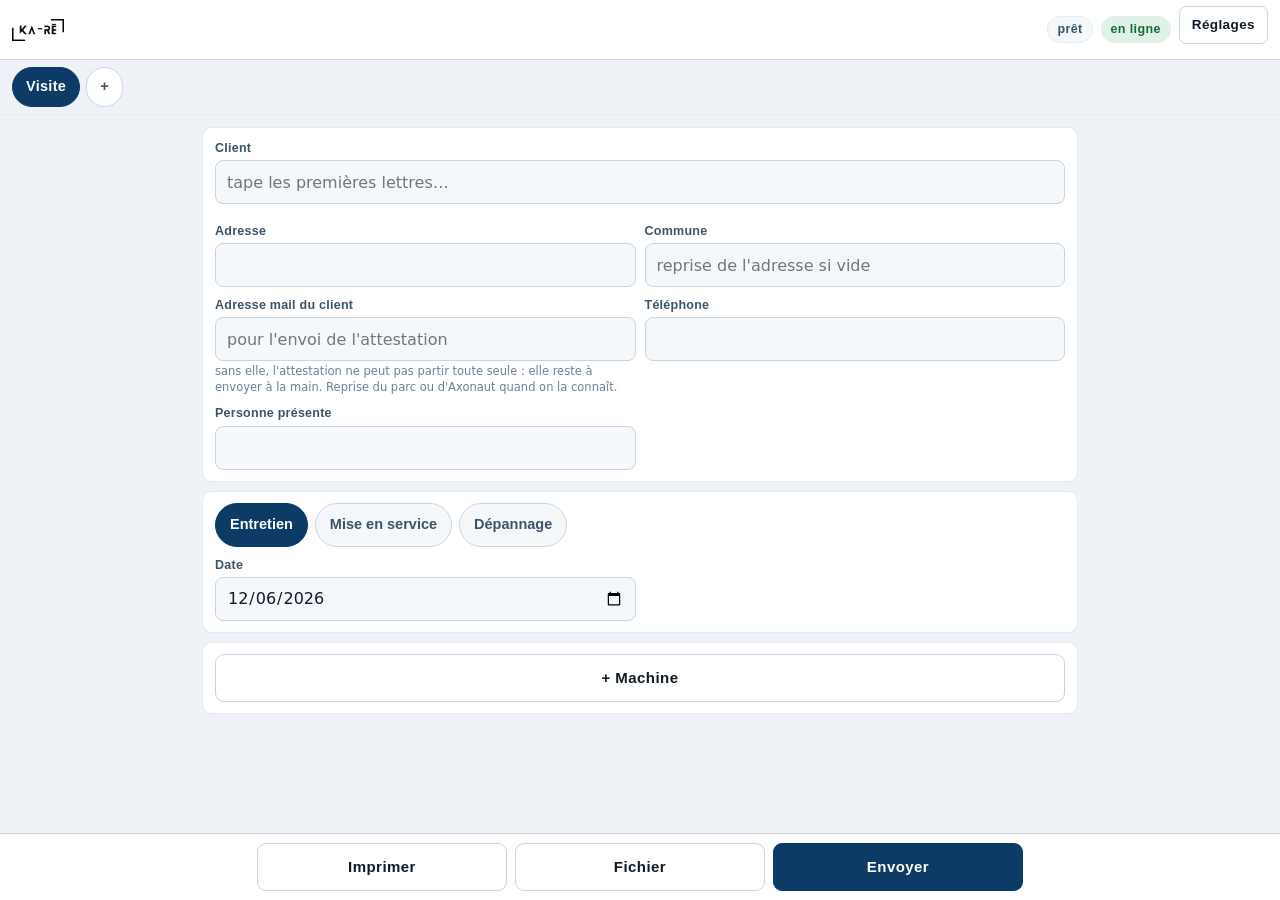
==== index.html @ dc7de0fe "3.26 : constats vase HS / remplissage impossible d'un appui" ====
<!doctype html>
<html lang="fr">
<head>
<meta charset="utf-8">
<meta name="viewport" content="width=device-width, initial-scale=1, viewport-fit=cover">
<title>Fiche terrain KA-RÉ</title>
<meta name="description" content="Relevé d'intervention KA-RÉ — chaudière, PAC, clim, adoucisseur, VMC, chauffe-eau thermodynamique.">
<meta name="theme-color" content="#0D3B66">
<link rel="manifest" href="manifest.webmanifest">
<link rel="icon" href="icon-192.png">
<link rel="apple-touch-icon" href="icon-192.png">
<meta name="apple-mobile-web-app-capable" content="yes">
<meta name="apple-mobile-web-app-title" content="KA-RÉ">
<link rel="stylesheet" href="app.css?v=3.26">
</head>
<body>
<div class="barre">
  <img class="logo" src="logo.png?v=3.26" alt="KA-RÉ">
  <span class="pastille" id="pEtat">—</span>
  <span class="pastille" id="pReseau">—</span>
  <span class="pastille noprint" id="pFile" hidden>0 en attente</span>
  <button type="button" class="btn mini noprint" id="bReglages">Réglages</button>
</div>

<div class="maj-bandeau noprint" id="majBandeau" hidden>
  <span id="majBandeauTexte">Une nouvelle version de l'application est prête.</span>
  <button type="button" class="btn mini p" id="bMajInstaller">Installer maintenant</button>
  <button type="button" class="btn mini" id="bMajPlusTard">Plus tard</button>
</div>

<div class="onglets noprint" id="onglets" role="tablist"></div>

<main id="app"></main>

<div class="piedbar noprint">
  <button type="button" class="btn" id="bImprimer">Imprimer</button>
  <button type="button" class="btn" id="bFichier">Fichier</button>
  <button type="button" class="btn p" id="bEnvoyer">Envoyer</button>
</div>

<dialog id="dlgMachine">
  <div class="dlg-tete">Ajouter une machine</div>
  <div class="dlg-corps" id="listeTechnos"></div>
  <div class="dlg-pied"><button type="button" class="btn" data-fermer>Annuler</button></div>
</dialog>

<dialog id="dlgFiche" class="plein">
  <div class="dlg-tete" id="ficheTitre">Notice</div>
  <div class="fiche-onglets" id="ficheOnglets"></div>
  <div class="dlg-corps fiche-corps"><img id="ficheImg" alt="Planche de la notice"></div>
  <div class="dlg-pied fiche-pied">
    <button type="button" class="btn" id="fichePrec">‹ Précédente</button>
    <span class="fiche-pos" id="fichePos"></span>
    <button type="button" class="btn" id="ficheSuiv">Suivante ›</button>
    <button type="button" class="btn p" data-fermer>Fermer</button>
  </div>
</dialog>

<dialog id="dlgRestant">
  <div class="dlg-tete">Des relevés ne sont pas renseignés</div>
  <div class="dlg-corps">
    <div id="restantCorps"></div>
    <p class="aide">Ces points figureront sur le document du client avec la mention « non renseigné ». Si tu ne peux pas les prendre sur cet appareil, marque-les plutôt « sans objet » : c'est plus juste et ça se justifie.</p>
  </div>
  <div class="dlg-pied">
    <button type="button" class="btn" id="bRestantEnvoyer">Envoyer quand même</button>
    <button type="button" class="btn p" id="bRestantVoir">Aller les compléter</button>
  </div>
</dialog>

<dialog id="dlgEnvoi">
  <div class="dlg-tete">Ce qui va partir</div>
  <div class="dlg-corps">
    <div id="envoiDate"></div>
    <div class="champ plein" style="margin-bottom:10px">
      <label for="envoiMail">Adresse mail du client</label>
      <input type="email" id="envoiMail" placeholder="sans elle, l'attestation ne part pas au client" autocomplete="off">
      <div class="mini" id="envoiMailNote"></div>
    </div>
    <div id="envoiCorps"></div>
    <p class="aide">Décoche une fiche pour ne pas l'envoyer. Elle reste sur la tablette, tu pourras l'envoyer plus tard ou la supprimer.</p>
  </div>
  <div class="dlg-pied">
    <button type="button" class="btn" data-fermer>Annuler</button>
    <button type="button" class="btn p" id="bEnvoiGo">Envoyer</button>
  </div>
</dialog>

<dialog id="dlgSignRappel">
  <div class="dlg-tete">Le client n'a pas signé</div>
  <div class="dlg-corps">
    <p class="aide">La signature du commanditaire vaut preuve de remise du document. Si le client n'est pas là, le document doit le dire — c'est ce qui te protège en cas de contestation.</p>
  </div>
  <div class="dlg-pied">
    <button type="button" class="btn" id="bSignPlusTard">Continuer sans</button>
    <button type="button" class="btn" id="bSignAbsent">Client absent</button>
    <button type="button" class="btn p" id="bSignMaintenant">Faire signer</button>
  </div>
</dialog>

<dialog id="dlgApres">
  <div class="dlg-tete" id="apresTitre">Fiche envoyée</div>
  <div class="dlg-corps">
    <p class="aide" id="apresTexte">Tu peux enchaîner sur le client suivant : la visite en cours sera remise à zéro.</p>
  </div>
  <div class="dlg-pied">
    <button type="button" class="btn" data-fermer>Rester sur ce client</button>
    <button type="button" class="btn p" id="bNouveauClient">Client suivant</button>
  </div>
</dialog>

<dialog id="dlgSignClient">
  <div class="dlg-tete">Signature du client</div>
  <div class="dlg-corps" id="signClientCorps"></div>
  <div class="dlg-pied"><button type="button" class="btn" data-fermer>Fermer</button></div>
</dialog>

<dialog id="dlgReglages">
  <div class="dlg-tete">Réglages</div>
  <div class="dlg-corps">
    <div class="alerte info">Ces réglages restent sur cette tablette. Ils ne sont jamais publiés avec l'application.</div>
    <div class="champ plein" style="margin-bottom:10px">
      <label for="cfgFichier">Fichier de configuration KA-RÉ</label>
      <div class="aide">Le fichier <b>config_KA-RE.json</b> contient le parc clients, l'adresse d'envoi et la clé. À importer une seule fois.</div>
      <input type="file" id="cfgFichier" accept=".json,application/json" style="margin-top:6px">
    </div>
    <div class="champ plein" style="margin-bottom:10px">
      <label for="cfgWebhook">Adresse d'envoi (Make)</label>
      <input type="text" id="cfgWebhook" placeholder="collée depuis le fichier de configuration" autocomplete="off">
    </div>
    <div class="champ plein" style="margin-bottom:10px">
      <label for="cfgMajUrl">Adresse de mise à jour (parc et clients)</label>
      <input type="text" id="cfgMajUrl" placeholder="collée depuis le fichier de configuration" autocomplete="off">
      <div class="mini" id="majEtat">—</div>
      <button type="button" class="btn mini p" id="bMaj" style="margin-top:6px; width:100%">Mettre à jour le parc et les clients</button>
      <div class="mini">Va chercher les machines dans Notion et les clients dans Axonaut. Se fait aussi tout seul à l'ouverture, une fois par demi-journée, quand il y a du réseau.</div>
    </div>
    <div class="champ plein" style="margin-bottom:10px">
      <label for="cfgSecret">Clé partagée</label>
      <input type="text" id="cfgSecret" placeholder="clé" autocomplete="off">
    </div>
    <div class="champ plein" style="margin-bottom:10px">
      <label for="cfgTech">Nom du technicien</label>
      <input type="text" id="cfgTech" placeholder="Rémi KATA" autocomplete="off">
    </div>
    <div class="champ plein" style="margin-bottom:10px">
      <label>Ma signature</label>
      <div class="mini">Tracée une seule fois, apposée sur tous les documents.</div>
      <canvas id="cfgSign" class="sign-toile" width="600" height="200"></canvas>
      <div style="display:flex; gap:7px; margin-top:6px">
        <button type="button" class="btn mini" id="bSignEffacer">Effacer</button>
        <button type="button" class="btn mini p" id="bSignGarder">Enregistrer</button>
        <span class="mini" id="signEtat" style="align-self:center"></span>
      </div>
    </div>
    <div class="champ plein" style="margin-bottom:10px">
      <label for="cfgSignClient">Bloc de signature du client</label>
      <select id="cfgSignClient">
        <option value="oui">Afficher — je le fais signer</option>
        <option value="non">Ne pas afficher</option>
      </select>
    </div>
    <div class="champ plein" style="margin-bottom:10px">
      <label for="cfgMode">Points de contrôle</label>
      <select id="cfgMode">
        <option value="declare">Tout coché — je pointe les exceptions</option>
        <option value="aFaire">Rien coché — liste de ce qu'il me reste à faire</option>
      </select>
      <div class="mini">Dans les deux cas, un point se coche tout seul dès que la mesure qui le prouve est renseignée.</div>
    </div>
    <div class="champ plein" style="margin-bottom:10px">
      <label for="cfgFactureAuto">Facturation automatique des entretiens</label>
      <select id="cfgFactureAuto">
        <option value="non">Désactivée — je facture à la main</option>
        <option value="oui">Activée — Axonaut crée la facture au forfait à l'envoi</option>
      </select>
      <div class="mini">Grille HT : chaudière gaz 150 € · PAC air/eau 210 € · clim 150 € + 50 € par unité intérieure · adoucisseur 120 €. TVA 10 % par défaut. La ligne est proposée cochée sur l'écran d'envoi, tu décoches pour facturer autrement. Une facture émise ne s'annule pas.</div>
    </div>
    <details class="repl ouvert" open>
      <summary>Ma caisse à outils</summary>
      <div class="mini" style="margin:4px 0 8px">Seulement ce que les textes exigent. Repris d'office sur les documents selon la machine : l'analyseur sur les chaudières, le détecteur et l'appareil de mesure sur PAC, clim et chauffe-eau thermodynamique. Modifiable sur une fiche si tu empruntes du matériel.</div>
      <div class="g2">
        <div class="champ"><label for="cfgAnalyseurMarque">Analyseur de combustion — marque</label><input id="cfgAnalyseurMarque" type="text" placeholder="Sauermann" autocomplete="off"></div>
        <div class="champ"><label for="cfgAnalyseurRef">Analyseur — référence</label><input id="cfgAnalyseurRef" type="text" placeholder="Si-CA 130" autocomplete="off"><div class="aide">marque et référence sont exigées sur l'attestation chaudière</div></div>
        <div class="champ"><label for="cfgUniteTirage">Analyseur — unité du tirage affichée</label>
          <select id="cfgUniteTirage"><option value="Pa">Pa (pascal)</option><option value="mbar">mbar (millibar)</option><option value="hPa">hPa (hectopascal)</option></select>
          <div class="aide" id="cfgUniteTirageAide">le champ « tirage » des chaudières se saisit dans cette unité, telle que lue sur l'appareil ; le repère usuel est converti (1 mbar = 1 hPa = 100 Pa)</div></div>
        <div class="champ"><label for="cfgDetecteurRepere">Détecteur de fuite — n° de série ou repère</label><input id="cfgDetecteurRepere" type="text" placeholder="ex. LINSTRUMENT LT-100-PRO2 n° LD23120463" autocomplete="off"></div>
        <div class="champ"><label for="cfgDetecteurControle">Détecteur — dernier contrôle le</label><input id="cfgDetecteurControle" type="date"><div class="aide" id="cfgDetecteurEcheance">les deux sont exigés sur la fiche d'intervention fluides (CERFA 15497*04). Le contrôle du détecteur se fait tous les 12 mois</div></div>
        <div class="champ"><label for="cfgMesureMarque">Appareil de mesure frigorifique — marque</label><input id="cfgMesureMarque" type="text" placeholder="Testo" autocomplete="off"></div>
        <div class="champ"><label for="cfgMesureRef">Appareil de mesure — référence</label><input id="cfgMesureRef" type="text" placeholder="549i (manomètres) · 115i (thermomètres)" autocomplete="off"><div class="aide">manifold ou thermomètre avec lequel tu relèves : marque et référence sont exigées sur l'attestation PAC</div></div>
      </div>
      <div class="champ plein" style="margin-top:6px">
        <label for="cfgAppareils">Autres appareils (facultatif, texte libre)</label>
        <textarea id="cfgAppareils" placeholder="ne sert que si la caisse à outils est vide"></textarea>
      </div>
    </details>
    <details class="repl">
      <summary>Parc clients embarqué</summary>
      <div id="infoParc">—</div>
    </details>
    <details class="repl">
      <summary>Fiches enregistrées sur cette tablette</summary>
      <div id="infoVisites">—</div>
    </details>
    <details class="repl">
      <summary>Sources et réserves réglementaires</summary>
      <div id="infoSources"></div>
    </details>
    <div style="margin-top:12px; display:flex; gap:8px; flex-wrap:wrap">
      <button type="button" class="btn mini" id="bMajAppli">Chercher une mise à jour</button>
      <span class="mini" id="majAppliEtat" style="align-self:center"></span>
      <button type="button" class="btn mini" id="bTester">Tester l'envoi</button>
      <button type="button" class="btn mini" id="bVider">Vider la file d'attente</button>
      <button type="button" class="btn mini d" id="bReset">Effacer cette visite</button>
    </div>
  </div>
  <div class="dlg-pied"><button type="button" class="btn p" data-fermer>Fermer</button></div>
</dialog>

<script src="fiches.js?v=3.26"></script>
<script src="cerfa.js?v=3.26"></script>
<script src="app/30-catalogue.js?v=3.26"></script>
<script src="app/40-noyau.js?v=3.26"></script>
<script src="app/42-fluides.js?v=3.26"></script>
<script src="app/43-aide-frigo.js?v=3.26"></script>
<script src="app/44-ventilation.js?v=3.26"></script>
<script src="app/45-vues.js?v=3.26"></script>
<script src="app/47-signature-client.js?v=3.26"></script>
<script src="app/48-photos.js?v=3.26"></script>
<script src="app/49-facture.js?v=3.26"></script>
<script src="app/50-transport.js?v=3.26"></script>
<script src="app/52-maj.js?v=3.26"></script>
<script src="app/55-document.js?v=3.26"></script>
<script src="app/56-pdf.js?v=3.26"></script>
<script src="app/57-doc-pdf.js?v=3.26"></script>
<script src="app/58-cerfa.js?v=3.26"></script>
<script src="app/59-cerfa-pdf.js?v=3.26"></script>
<script src="app/60-boot.js?v=3.26"></script>
</body>
</html>
---- app.css ----
:root{
  --fond:#EEF2F6; --carte:#FFFFFF; --carte2:#F5F8FB;
  --trait:#C9D6E2; --trait2:#E2EAF2;
  --texte:#0E1A26; --texte2:#3D5468; --texte3:#6B8199;
  --marque:#0D3B66; --surmarque:#FFFFFF;
  --ok:#146B3A; --okf:#E0F2E7;
  --att:#9A5B00; --attf:#FCEEDA;
  --mal:#A31D14; --malf:#FAE4E1;
  --ui:'Barlow Semi Condensed','Arial Narrow',Arial,sans-serif;
  --corps:'Barlow',system-ui,-apple-system,'Segoe UI',Arial,sans-serif;
  --num:'IBM Plex Mono',ui-monospace,Menlo,Consolas,monospace;
  --r:10px;
}
@media (prefers-color-scheme:dark){
  :root:not([data-theme="light"]){
    --fond:#080F16; --carte:#101B26; --carte2:#16232F;
    --trait:#28394B; --trait2:#1D2C3A;
    --texte:#E9F0F6; --texte2:#A8BCCD; --texte3:#7A92A7;
    --marque:#84B6DC; --surmarque:#08131D;
    --ok:#5FCB8D; --okf:#0D2C1D;
    --att:#E9AC52; --attf:#33230B;
    --mal:#F27C6E; --malf:#371310;
  }
}
*{box-sizing:border-box; -webkit-tap-highlight-color:transparent}
html{-webkit-text-size-adjust:100%}
body{margin:0; background:var(--fond); color:var(--texte); font-family:var(--corps); font-size:16px; line-height:1.45}
:focus-visible{outline:3px solid var(--marque); outline-offset:2px}
input,select,textarea,button{font:inherit; color:inherit}

/* ---------- barre ---------- */
.barre{position:sticky; top:0; z-index:30; background:var(--carte); border-bottom:1px solid var(--trait); padding:8px 12px; display:flex; gap:8px; align-items:center; flex-wrap:wrap}
.barre .logo{height:22px; width:auto; margin-right:auto; display:block}
@media (prefers-color-scheme:dark){:root:not([data-theme="light"]) .barre .logo{filter:invert(1)}}
:root[data-theme="dark"] .barre .logo{filter:invert(1)}
.choix-fiche{display:flex; gap:10px; align-items:flex-start; padding:9px 2px; border-bottom:1px solid var(--trait2)}
.choix-fiche:last-child{border-bottom:0}
.choix-fiche input{width:22px; height:22px; flex:0 0 auto; margin-top:2px}
.choix-fiche .txt{min-width:0}
.choix-fiche .t1{font-weight:600; font-size:14px}
.choix-fiche .t2{font-size:12.5px; color:var(--texte2); margin-top:2px}
.choix-fiche .t2.att{color:var(--att); font-weight:600}
.maj-bandeau{position:sticky; top:0; z-index:29; display:flex; gap:8px; align-items:center; flex-wrap:wrap;
  padding:9px 12px; background:var(--attf); color:var(--att); border-bottom:1px solid var(--trait);
  font-family:var(--ui); font-size:13.5px; font-weight:600}
.maj-bandeau span{margin-right:auto}
.maj-bandeau[hidden]{display:none}
.pastille{font-family:var(--ui); font-size:12.5px; font-weight:600; letter-spacing:.03em; padding:3px 9px; border-radius:999px; background:var(--carte2); color:var(--texte2); border:1px solid var(--trait2); white-space:nowrap}
.pastille.ok{background:var(--okf); color:var(--ok); border-color:transparent}
.pastille.att{background:var(--attf); color:var(--att); border-color:transparent}
.pastille.mal{background:var(--malf); color:var(--mal); border-color:transparent}

/* ---------- onglets ---------- */
.onglets{position:sticky; top:45px; z-index:29; background:var(--fond); border-bottom:1px solid var(--trait2); display:flex; gap:6px; padding:7px 12px; overflow-x:auto; -webkit-overflow-scrolling:touch; scrollbar-width:none}
.onglets::-webkit-scrollbar{display:none}
.ong{flex:0 0 auto; font-family:var(--ui); font-weight:600; font-size:14.5px; letter-spacing:.02em; padding:8px 13px; min-height:40px; border-radius:999px; border:1.5px solid var(--trait); background:var(--carte); color:var(--texte2); cursor:pointer; display:flex; align-items:center; gap:6px}
.ong[aria-selected="true"]{background:var(--marque); border-color:var(--marque); color:var(--surmarque)}
.ong .pc{font-family:var(--num); font-size:11px; opacity:.75}

/* ---------- structure ---------- */
main{max-width:900px; margin:0 auto; padding:12px 12px 120px}
.carte{background:var(--carte); border:1px solid var(--trait2); border-radius:var(--r); padding:11px 12px; margin-bottom:9px}
.carte > h2{font-family:var(--ui); font-weight:700; font-size:12.5px; letter-spacing:.1em; text-transform:uppercase; color:var(--marque); margin:0 0 8px; display:flex; align-items:center; gap:7px}
.carte > h2 .cpt{margin-left:auto; font-family:var(--num); font-size:11.5px; font-weight:400; letter-spacing:0; color:var(--texte3); text-transform:none}
.g2{display:grid; grid-template-columns:1fr 1fr; gap:9px}
@media (max-width:560px){ .g2{grid-template-columns:1fr} }
.champ{display:flex; flex-direction:column; gap:3px; min-width:0}
.champ.plein{grid-column:1/-1}
.champ > label{font-family:var(--ui); font-weight:600; font-size:12.5px; letter-spacing:.02em; color:var(--texte2); display:flex; align-items:baseline; gap:5px}
.champ > label .u{font-family:var(--num); font-size:11px; color:var(--texte3)}
.champ .aide{font-size:11.5px; color:var(--texte3); line-height:1.35}
input[type=text],input[type=number],input[type=date],select,textarea{
  width:100%; min-height:44px; padding:8px 11px; border:1.5px solid var(--trait); border-radius:8px;
  background:var(--carte2); color:var(--texte); font-size:16px;
}
textarea{min-height:60px; resize:vertical; line-height:1.4}
input[type=number]{font-family:var(--num); font-variant-numeric:tabular-nums}
select{appearance:none; background-image:linear-gradient(45deg,transparent 50%,var(--texte3) 50%),linear-gradient(135deg,var(--texte3) 50%,transparent 50%); background-position:calc(100% - 17px) 21px,calc(100% - 12px) 21px; background-size:5px 5px,5px 5px; background-repeat:no-repeat; padding-right:34px}
.verdict{font-family:var(--ui); font-weight:700; font-size:12px; letter-spacing:.04em; padding:2px 8px; border-radius:5px; align-self:flex-start}
.verdict.ok{background:var(--okf); color:var(--ok)}
.verdict.att{background:var(--attf); color:var(--att)}
.verdict.mal{background:var(--malf); color:var(--mal)}
.calc{font-family:var(--num); font-weight:600; font-size:17px; min-height:46px; display:flex; align-items:center; padding:9px 11px; border:1.5px dashed var(--trait); border-radius:8px; background:transparent}

/* ---------- puces / chips ---------- */
.chips{display:flex; gap:7px; flex-wrap:wrap}
.chip{font-family:var(--ui); font-weight:600; font-size:14.5px; padding:9px 14px; min-height:44px; border-radius:999px; border:1.5px solid var(--trait); background:var(--carte2); color:var(--texte2); cursor:pointer; display:flex; align-items:center; gap:6px}
.chip[aria-pressed="true"]{background:var(--marque); border-color:var(--marque); color:var(--surmarque)}

/* ---------- points de contrôle ---------- */
.pc-ligne{display:flex; flex-wrap:wrap; gap:8px; align-items:center; padding:5px 0; border-bottom:1px solid var(--trait2)}
.pc-motif{flex:1 0 100%; padding:2px 0 4px 0}
.pc-motif input{width:100%; border:1.5px solid var(--mal); border-radius:7px; padding:8px 10px; font-size:13.5px; font-family:var(--ui); background:var(--carte)}
.pc-motif input:not(:placeholder-shown){border-color:var(--trait)}
.pc-motif .chips{margin-top:4px}
.aide-releve{background:var(--carte2); border:1px solid var(--trait2); border-radius:9px; padding:10px 12px; margin:6px 0 10px; font-size:13px; line-height:1.45}
.aide-releve h4{margin:8px 0 3px; font-size:12.5px; text-transform:uppercase; letter-spacing:.03em; color:var(--texte2)}
.aide-releve h4:first-child{margin-top:0}
.aide-releve ul{margin:0; padding-left:18px}
.aide-releve li{margin:2px 0}
.aide-releve .att{color:var(--mal); font-weight:600}
.doc-nc{margin-top:6px}
.doc-nc .l{display:flex; gap:8px; padding:2px 0; font-size:9.5pt}
.doc-nc .l b{flex:0 0 auto}
.doc-nc .motif{color:var(--texte2); font-style:italic}
.pc-ligne:last-child{border-bottom:0}
.pc-lib{flex:1; font-size:13.5px; line-height:1.3; min-width:0}
.pc-etats{flex:0 0 auto; display:flex; gap:5px}
.et{width:38px; height:38px; border-radius:7px; border:1.5px solid var(--trait); background:var(--carte2); color:var(--texte3); font-family:var(--ui); font-weight:700; font-size:13px; cursor:pointer; display:flex; align-items:center; justify-content:center}
.et[aria-pressed="true"][data-v="ok"]{background:var(--ok); border-color:var(--ok); color:#fff}
.et[aria-pressed="true"][data-v="non"]{background:var(--mal); border-color:var(--mal); color:#fff}
.et[aria-pressed="true"][data-v="np"]{background:var(--texte3); border-color:var(--texte3); color:var(--carte)}
.mini{font-size:11.5px; color:var(--texte3); margin:-2px 0 7px; line-height:1.35}
.exc{font-size:12.5px; line-height:1.4; color:var(--texte2); padding:1px 0}
.exc.mal{color:var(--mal); font-weight:600}
.tag{font-family:var(--ui); font-weight:700; font-size:10.5px; letter-spacing:.06em; text-transform:uppercase; padding:2px 7px; border-radius:4px; background:var(--marque); color:var(--surmarque); margin-left:auto}
.tag.gris{background:var(--carte2); color:var(--texte3); border:1px solid var(--trait)}
.cpt.mal{color:var(--mal); font-weight:600}
.rang{display:flex; gap:6px; align-items:stretch; margin-bottom:6px}
.rang .mach{margin-bottom:0}
.mach .plus{font-family:var(--ui); font-weight:700; font-size:20px; color:var(--marque); padding:0 4px}
.ong .pc{font-family:var(--ui); font-size:11px; font-weight:700; color:var(--mal)}
.ong[aria-selected="true"] .pc{color:inherit}
details.repl.ouvert{border:0; background:transparent}
details.repl.ouvert > summary{display:none}
details.repl.ouvert > div{padding:0}
details.repl > summary .cpt{margin-left:auto; font-family:var(--num); font-size:11px; color:var(--texte3)}
details.repl > summary{justify-content:flex-start}

/* ---------- sous-machines ---------- */
.sm{border:1px solid var(--trait2); border-radius:9px; padding:10px; margin-bottom:9px; background:var(--carte2)}
.sm-tete{display:flex; align-items:center; gap:8px; margin-bottom:8px}
.sm-tete .n{font-family:var(--ui); font-weight:700; font-size:13px; letter-spacing:.05em; color:var(--marque); text-transform:uppercase}
.case{width:44px; height:44px; border-radius:8px; border:1.5px solid var(--trait); background:var(--carte); cursor:pointer; display:flex; align-items:center; justify-content:center; font-size:19px; color:transparent}
.case[aria-pressed="true"]{background:var(--ok); border-color:var(--ok); color:#fff}

/* ---------- machines de la visite ---------- */
.mach{display:flex; align-items:center; gap:10px; padding:11px; border:1.5px solid var(--trait); border-radius:9px; margin-bottom:8px; background:var(--carte2); width:100%; text-align:left; cursor:pointer}
.mach .ic{font-size:22px; flex:0 0 auto}
.mach .txt{flex:1; min-width:0}
.mach .t1{font-family:var(--ui); font-weight:700; font-size:15px}
.mach .t2{font-size:12.5px; color:var(--texte3); overflow:hidden; text-overflow:ellipsis; white-space:nowrap}

/* ---------- boutons ---------- */
.btn{font-family:var(--ui); font-weight:700; font-size:15px; letter-spacing:.03em; padding:11px 16px; min-height:48px; border-radius:9px; border:1.5px solid var(--trait); background:var(--carte); color:var(--texte); cursor:pointer; display:inline-flex; align-items:center; justify-content:center; gap:7px}
.btn.p{background:var(--marque); border-color:var(--marque); color:var(--surmarque)}
.btn.d{border-color:var(--mal); color:var(--mal)}
.btn.mini{min-height:38px; padding:6px 12px; font-size:13.5px; border-radius:7px}
.btn:disabled{opacity:.45; cursor:not-allowed}
.piedbar{position:fixed; left:0; right:0; bottom:0; z-index:28; background:var(--carte); border-top:1px solid var(--trait); padding:9px 12px calc(9px + env(safe-area-inset-bottom)); display:flex; gap:8px; justify-content:center; flex-wrap:wrap}
.piedbar .btn{flex:1 1 140px; max-width:250px}

/* ---------- divers ---------- */
.alerte{border-radius:8px; padding:10px 12px; font-size:13.5px; line-height:1.45; margin-bottom:10px; border:1px solid}
.alerte.att{background:var(--attf); color:var(--att); border-color:var(--att)}
.alerte.mal{background:var(--malf); color:var(--mal); border-color:var(--mal)}
.alerte.info{background:var(--carte2); color:var(--texte2); border-color:var(--trait)}
.alerte b{font-family:var(--ui)}
.vide{text-align:center; color:var(--texte3); font-size:14px; padding:18px 10px; line-height:1.5}
.toast{position:fixed; left:50%; bottom:86px; transform:translateX(-50%); z-index:60; background:var(--texte); color:var(--fond); padding:11px 17px; border-radius:9px; font-family:var(--ui); font-weight:600; font-size:14.5px; box-shadow:0 6px 24px -8px rgba(0,0,0,.5); max-width:92vw; text-align:center}
.toast.mal{background:var(--mal); color:#fff}
.toast.ok{background:var(--ok); color:#fff}
dialog{border:0; border-radius:14px; padding:0; background:var(--carte); color:var(--texte); max-width:520px; width:calc(100vw - 24px)}
dialog::backdrop{background:rgba(8,15,22,.6)}
.dlg-tete{padding:14px 16px; border-bottom:1px solid var(--trait2); font-family:var(--ui); font-weight:700; font-size:15px; letter-spacing:.04em; text-transform:uppercase; color:var(--marque)}
.dlg-corps{padding:14px 16px; max-height:64vh; overflow:auto}
.dlg-pied{padding:12px 16px; border-top:1px solid var(--trait2); display:flex; gap:8px; justify-content:flex-end}
details.repl{border:1px solid var(--trait2); border-radius:8px; margin-bottom:8px; background:var(--carte2)}
details.repl > summary{padding:10px 12px; cursor:pointer; font-family:var(--ui); font-weight:600; font-size:13.5px; color:var(--texte2); list-style:none; display:flex; align-items:center; gap:7px}
details.repl > summary::-webkit-details-marker{display:none}
details.repl > summary::before{content:"▸"; color:var(--texte3)}
details.repl[open] > summary::before{content:"▾"}
details.repl > div{padding:0 12px 12px; font-size:13px; line-height:1.5; color:var(--texte2)}
/* le titre d'un volet ouvert reste sous la main pendant qu'on fait défiler */
details.repl[open] > summary{position:sticky; top:0; z-index:4; background:var(--carte2);
  border-bottom:1px solid var(--trait2); border-radius:8px 8px 0 0}
.repl-pied{padding:0 12px 10px}
.repl-pied .btn{width:100%}
details.repl:not([open]) > .repl-pied{display:none}
/* la notice se feuillette : onglets en haut, flèches en bas */
.fiche-onglets{display:flex; gap:6px; overflow-x:auto; padding:8px 12px; border-bottom:1px solid var(--trait2); flex:0 0 auto}
.fiche-onglets .chip{white-space:nowrap}
.fiche-onglets .chip[aria-pressed="true"]{background:var(--accent); color:#fff; border-color:var(--accent)}
.fiche-pied{gap:8px; align-items:center}
.fiche-pos{font-family:var(--num); font-size:12px; color:var(--texte3); min-width:52px; text-align:center}
.btn.large{width:100%; padding:14px; font-size:15px}
.pc-etats.large{display:flex; gap:8px; margin-top:6px}
.pc-etats.large .et.large{flex:1; width:auto; height:auto; padding:12px 6px; font-size:14px; font-weight:600}
/* une plage usuelle n'est pas un seuil : elle se lit, elle n'alarme pas */
.verdict.info{background:var(--carte2); color:var(--texte3); border:1px solid var(--trait2)}
.tagf{margin-left:6px; font-size:10px; padding:1px 5px; border-radius:4px; background:var(--carte2); color:var(--texte3); border:1px solid var(--trait2)}
.ref-plage{font-family:var(--num); font-size:11.5px; color:var(--texte3); margin-top:3px}
.mono{font-family:var(--num); font-size:12px; word-break:break-all}

@media print{
  .barre,.onglets,.piedbar,.btn,.toast,.noprint{display:none !important}
  /* le document remis au client doit contenir TOUS les points, repliés ou non */
  details.repl{border:0; background:transparent; margin:0}
  details.repl > div{display:block !important; padding:0}
  details.repl > summary{list-style:none; font-family:var(--ui); font-weight:700; font-size:9.5pt;
    color:#0D3B66; padding:4px 0 2px; text-transform:uppercase; letter-spacing:.06em}
  details.repl > summary::before{content:none}
  .mini,.exc{font-size:8.5pt}
  body{background:#fff; font-size:10pt}
  main{max-width:none; padding:0}
  .carte{border:0; border-bottom:1px solid #ccc; border-radius:0; padding:6px 0; margin:0; break-inside:auto}
  .pc-ligne{break-inside:avoid}
  .carte > h2{color:#0D3B66; font-size:10pt; break-after:avoid}
}

/* ============ document remis au client ============ */
#zoneImpression{display:none}
body.mode-impression > *:not(#zoneImpression){display:none !important}
body.mode-impression #zoneImpression{display:block}
.doc{font-family:var(--corps); color:#0E1A26; background:#fff; max-width:190mm; margin:0 auto; padding:6mm 0}
.doc.saut{page-break-before:always; break-before:page}
.doc-entete{display:flex; gap:6mm; align-items:flex-start; border-bottom:2.2px solid #0D3B66; padding-bottom:3mm; margin-bottom:4mm}
.doc-logo{width:42mm; height:auto; flex:0 0 auto}
.doc-ident{flex:1; min-width:0}
.doc-ident .slog{font-style:italic; font-size:9.6pt; color:#3D5468; margin-bottom:1mm}
.doc-ident .coord{font-size:8.6pt; color:#3D5468; line-height:1.45}
.doc-ident .qualif{font-family:var(--num); font-size:7.2pt; color:#6B8199; margin-top:.8mm}
.doc h1{font-family:var(--ui); font-weight:700; font-size:14.5pt; letter-spacing:.02em; text-transform:uppercase;
  margin:0 0 1.5mm; color:#0E1A26; break-after:avoid}
.doc-sous{font-size:8.2pt; color:#3D5468; line-height:1.45; margin-bottom:4mm; break-after:avoid}
.doc-sect{margin-bottom:3.5mm; break-inside:auto}
.doc h2{font-family:var(--ui); font-weight:700; font-size:9.4pt; letter-spacing:.1em; text-transform:uppercase;
  color:#fff; background:#0D3B66; padding:1.4mm 2.4mm; border-radius:1mm; margin:0 0 1.8mm;
  break-after:avoid; -webkit-print-color-adjust:exact; print-color-adjust:exact}
.doc h3{font-family:var(--ui); font-weight:700; font-size:8.6pt; letter-spacing:.05em; text-transform:uppercase;
  color:#0D3B66; margin:2.5mm 0 1mm; break-after:avoid}
.dl{display:flex; gap:3mm; font-size:8.8pt; line-height:1.4; padding:.7mm 0; border-bottom:.4px solid #E2EAF2; break-inside:avoid}
.dk{flex:0 0 52mm; font-weight:600; color:#3D5468}
.dv{flex:1; min-width:0; white-space:pre-wrap}
.doc-leg{font-size:7.8pt; color:#6B8199; margin-bottom:1.2mm}
.doc-tbl{width:100%; border-collapse:collapse; break-inside:auto}
.doc-tbl td{border:.4px solid #C9D6E2; padding:1.1mm 2mm; font-size:8.4pt; line-height:1.3; vertical-align:top; break-inside:avoid}
.doc-tbl td.c{width:14mm; text-align:center; font-weight:700}
.doc-tbl td.c.mal{color:#A31D14}
.doc-ec{font-size:8.6pt; line-height:1.45; margin-bottom:1.5mm}
.doc-ec .mal{color:#A31D14; font-weight:600}
.doc-mention{font-size:7.4pt; color:#6B8199; line-height:1.4; margin-top:1.5mm; font-style:italic}
.doc-clause{font-size:7.6pt; color:#3D5468; line-height:1.45; font-style:italic;
  border-left:2px solid #0D3B66; background:#F5F8FB; padding:2mm 2.6mm; margin:3mm 0; break-inside:avoid;
  -webkit-print-color-adjust:exact; print-color-adjust:exact}
.doc-sign{display:flex; gap:4mm; margin-top:3mm; break-inside:avoid}
.doc-sign > div{flex:1 1 0; min-width:0; border:.4px solid #C9D6E2; border-radius:1mm; padding:2mm 2.4mm; min-height:20mm}
.doc-sign .l{font-family:var(--ui); font-weight:700; font-size:8pt; text-transform:uppercase; letter-spacing:.05em; color:#0D3B66}
.doc-pied{margin-top:3mm; padding-top:1.6mm; border-top:.4px solid #C9D6E2; font-size:7.2pt; color:#6B8199;
  text-align:center; line-height:1.5; break-inside:avoid}

@media print{
  @page{size:A4; margin:10mm 11mm}
  #zoneImpression{display:block}
  .doc{max-width:none; padding:0}
}
.auto{font-family:var(--ui); font-weight:700; font-size:9.5px; letter-spacing:.05em; text-transform:uppercase;
  color:var(--ok); background:var(--okf); padding:1px 5px; border-radius:3px; margin-left:6px; vertical-align:1px}
@media print{ .auto{display:none} }
.barre-geste{display:flex; gap:7px; margin-bottom:8px}
.so-btn{font-family:var(--ui); font-weight:600; font-size:11px; letter-spacing:.03em; color:var(--texte3);
  background:transparent; border:1px dashed var(--trait); border-radius:5px; padding:2px 8px; cursor:pointer; margin-top:2px}
.so-btn:hover{color:var(--texte2); border-color:var(--texte3)}
.champ.so > label{opacity:.55}
.so-box{display:flex; align-items:center; gap:8px; min-height:44px; padding:8px 11px;
  border:1.5px dashed var(--trait); border-radius:8px; background:transparent}
.so-txt{flex:1; font-size:12.5px; color:var(--texte3); font-style:italic}
@media print{ .so-btn{display:none} }
.chips.petit{gap:5px}
.chip.mini{font-size:12.5px; padding:6px 11px; min-height:36px; border-radius:7px}
/* Un constat de défaut posé sur une mesure (vase HS, remplissage impossible) : enfoncé, il se lit comme une alerte, pas comme un choix. */
.chip.etat[aria-pressed="true"]{background:var(--mal); border-color:var(--mal); color:#fff}
.sign-toile{width:100%; height:auto; aspect-ratio:3/1; border:1.5px dashed var(--trait); border-radius:8px;
  background:var(--carte2); touch-action:none; display:block; cursor:crosshair}
.doc-para{display:block; max-width:52mm; max-height:18mm; margin:1.5mm 0}
.doc-sign .dt{font-size:7.4pt; color:#6B8199; margin-top:1mm}
.vignettes{display:grid; grid-template-columns:repeat(auto-fill,minmax(96px,1fr)); gap:7px}
.vign{position:relative; border:1px solid var(--trait2); border-radius:8px; overflow:hidden; background:var(--carte2)}
.vign img{width:100%; height:82px; object-fit:cover; display:block}
.vign .et{position:absolute; left:0; right:0; bottom:0; font-family:var(--ui); font-size:10px; font-weight:600;
  background:rgba(13,59,102,.86); color:#fff; padding:2px 5px; text-align:center}
.vign .oter{position:absolute; top:2px; right:2px; background:rgba(255,255,255,.9); border-radius:5px; color:var(--mal); padding:0 6px}
.doc-vign{display:grid; grid-template-columns:1fr 1fr; gap:4mm; break-inside:avoid}
.doc-vign figure{margin:0; break-inside:avoid}
.doc-vign img{width:100%; height:auto; max-height:70mm; object-fit:contain; border:.4px solid #C9D6E2; border-radius:1mm; display:block}
.doc-vign figcaption{font-size:7.6pt; color:#3D5468; margin-top:.8mm; text-align:center}
.doc-sign .absent{font-family:var(--ui); font-weight:700; font-size:8.4pt; letter-spacing:.05em;
  color:#9A5B00; background:#FCEEDA; padding:1.5mm 2mm; border-radius:1mm; margin-top:2mm; display:inline-block;
  -webkit-print-color-adjust:exact; print-color-adjust:exact}
.sc-intro{margin-bottom:12px}
.sc-t{font-family:var(--ui); font-weight:700; font-size:14px; color:var(--marque); margin-bottom:6px}
.sc-liste{font-size:14.5px; line-height:1.55; margin-bottom:8px}
.sc-t2{font-size:13.5px; color:var(--texte2); line-height:1.45}
.sc-mention{font-size:11.5px; color:var(--texte3); line-height:1.4; margin-top:8px; font-style:italic}
.sc-barre{display:flex; gap:8px; margin-top:10px; flex-wrap:wrap}
.sc-barre .btn.p{flex:1 1 160px}
.sc-vu{border:1px solid var(--trait2); border-radius:8px; padding:8px; background:var(--carte2); margin-bottom:8px}
.sc-vu img{max-width:100%; max-height:70px; display:block}
input.choisi{font-weight:600}
input.choisi::placeholder{color:var(--texte); opacity:1; font-weight:600}
.resultats{display:flex; flex-direction:column; gap:5px; margin-top:6px}
.res{text-align:left; border:1px solid var(--trait2); border-radius:8px; background:var(--carte2);
  padding:9px 11px; cursor:pointer; width:100%}
.res .r1{font-family:var(--ui); font-weight:700; font-size:14.5px; display:flex; align-items:center; gap:7px}
.res .r2{font-size:12px; color:var(--texte3); margin-top:1px; overflow:hidden; text-overflow:ellipsis; white-space:nowrap}
.tagp{font-family:var(--ui); font-size:9.5px; font-weight:700; letter-spacing:.05em; text-transform:uppercase;
  background:var(--okf); color:var(--ok); padding:1px 5px; border-radius:3px}

/* client déjà choisi : nom + bouton de correction sur une seule ligne */
.choisi-ligne{display:flex; align-items:center; gap:9px; padding:8px 10px; margin-top:6px;
  background:var(--okf); border-radius:var(--r)}
.choisi-ligne .choisi-nom{font-family:var(--ui); font-weight:600; font-size:14px; color:var(--ok); flex:1; min-width:0;
  overflow:hidden; text-overflow:ellipsis; white-space:nowrap}

/* mémo d'aération : l'exigence en gros, la source en petit dessous */
.exig{padding:8px 10px; margin-bottom:7px; background:var(--carte2); border-radius:var(--r); border-left:3px solid var(--marque)}
.exig-quoi{font-family:var(--ui); font-weight:600; font-size:13px; color:var(--texte2)}
.exig-val{font-family:var(--num); font-size:14px; font-weight:600; color:var(--texte); margin:2px 0 3px}
.exig-src{font-size:10.5px; color:var(--texte3); margin-top:4px; font-style:italic}

.exig.mal{border-left-color:var(--mal); background:var(--malf)}
.exig.mal .exig-val{color:var(--mal)}
.exig-niv{font-family:var(--ui); font-size:11.5px; font-weight:600; color:var(--att); margin-bottom:3px}

/* visionneur de fiches : l'image occupe l'écran, on peut la faire défiler et zoomer */
dialog.plein{width:min(96vw,1100px); max-width:96vw}
.fiche-corps{overflow:auto; -webkit-overflow-scrolling:touch; max-height:70vh; background:#fff; border-radius:var(--r)}
.fiche-corps img{display:block; width:100%; height:auto; min-width:700px}
.exig-ecart{font-size:11.5px; line-height:1.4; color:var(--att); background:var(--attf);
  border-radius:8px; padding:6px 8px; margin-top:5px}

.facture-ligne{margin-top:6px; padding:8px 10px; border:1px dashed var(--trait); border-radius:8px; background:var(--carte)}
.facture-ligne label{display:flex; align-items:flex-start; gap:8px; font-size:13.5px; line-height:1.35; cursor:pointer}
.facture-ligne input[type=checkbox]{width:20px; height:20px; margin-top:1px; flex:0 0 auto}
.facture-ligne .chips{margin-top:6px}
.t2.mal{color:var(--mal); font-weight:600}
.aide.mal{color:var(--mal); font-weight:600}
.aide.att{color:var(--att); font-weight:600}
.conf-nc{margin-top:8px; margin-bottom:4px}
.conf-nc .t2{color:inherit; font-weight:600; margin:0}
.conf-nc ul{margin:4px 0 6px; padding-left:18px; font-size:12.5px}
.conf-nc li{margin:2px 0}
.conf-nc-oui{display:flex; align-items:flex-start; gap:8px; font-size:13.5px; font-weight:600; cursor:pointer}
.conf-nc-oui input[type=checkbox]{width:22px; height:22px; margin-top:0; flex:0 0 auto}
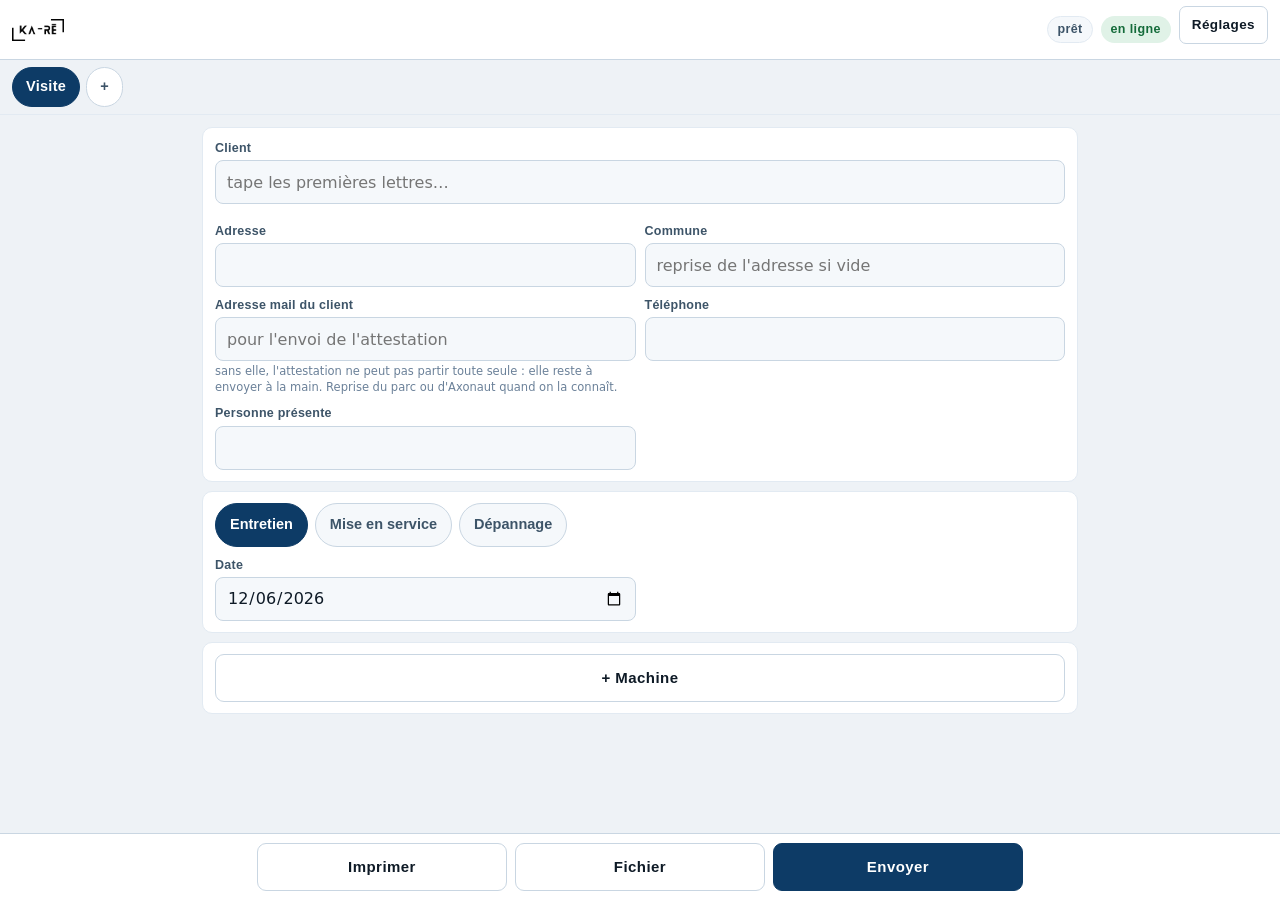
==== commit 1d2c6e82: "Fiche terrain 3.29 : ID Axonaut dans le bloc client, champs numeriques tolerants a la virgule" ====
--- a/index.html
+++ b/index.html
@@ -11,11 +11,11 @@
 <link rel="apple-touch-icon" href="icon-192.png">
 <meta name="apple-mobile-web-app-capable" content="yes">
 <meta name="apple-mobile-web-app-title" content="KA-RÉ">
-<link rel="stylesheet" href="app.css?v=3.26">
+<link rel="stylesheet" href="app.css?v=3.29">
 </head>
 <body>
 <div class="barre">
-  <img class="logo" src="logo.png?v=3.26" alt="KA-RÉ">
+  <img class="logo" src="logo.png?v=3.29" alt="KA-RÉ">
   <span class="pastille" id="pEtat">—</span>
   <span class="pastille" id="pReseau">—</span>
   <span class="pastille noprint" id="pFile" hidden>0 en attente</span>
@@ -120,8 +120,8 @@
   <div class="dlg-corps">
     <div class="alerte info">Ces réglages restent sur cette tablette. Ils ne sont jamais publiés avec l'application.</div>
     <div class="champ plein" style="margin-bottom:10px">
-      <label for="cfgFichier">Fichier de configuration KA-RÉ</label>
-      <div class="aide">Le fichier <b>config_KA-RE.json</b> contient le parc clients, l'adresse d'envoi et la clé. À importer une seule fois.</div>
+      <label for="cfgFichier">Fichier de configuration KA-RÉ, ou fiche préparée</label>
+      <div class="aide">Le fichier <b>config_KA-RE.json</b> contient le parc clients, l'adresse d'envoi et la clé (à importer une seule fois). Une <b>fiche préparée</b> par Claude (fiche_….json) se charge ici aussi : elle remplace la visite en cours après confirmation.</div>
       <input type="file" id="cfgFichier" accept=".json,application/json" style="margin-top:6px">
     </div>
     <div class="champ plein" style="margin-bottom:10px">
@@ -218,24 +218,24 @@
   <div class="dlg-pied"><button type="button" class="btn p" data-fermer>Fermer</button></div>
 </dialog>
 
-<script src="fiches.js?v=3.26"></script>
-<script src="cerfa.js?v=3.26"></script>
-<script src="app/30-catalogue.js?v=3.26"></script>
-<script src="app/40-noyau.js?v=3.26"></script>
-<script src="app/42-fluides.js?v=3.26"></script>
-<script src="app/43-aide-frigo.js?v=3.26"></script>
-<script src="app/44-ventilation.js?v=3.26"></script>
-<script src="app/45-vues.js?v=3.26"></script>
-<script src="app/47-signature-client.js?v=3.26"></script>
-<script src="app/48-photos.js?v=3.26"></script>
-<script src="app/49-facture.js?v=3.26"></script>
-<script src="app/50-transport.js?v=3.26"></script>
-<script src="app/52-maj.js?v=3.26"></script>
-<script src="app/55-document.js?v=3.26"></script>
-<script src="app/56-pdf.js?v=3.26"></script>
-<script src="app/57-doc-pdf.js?v=3.26"></script>
-<script src="app/58-cerfa.js?v=3.26"></script>
-<script src="app/59-cerfa-pdf.js?v=3.26"></script>
-<script src="app/60-boot.js?v=3.26"></script>
+<script src="fiches.js?v=3.29"></script>
+<script src="cerfa.js?v=3.29"></script>
+<script src="app/30-catalogue.js?v=3.29"></script>
+<script src="app/40-noyau.js?v=3.29"></script>
+<script src="app/42-fluides.js?v=3.29"></script>
+<script src="app/43-aide-frigo.js?v=3.29"></script>
+<script src="app/44-ventilation.js?v=3.29"></script>
+<script src="app/45-vues.js?v=3.29"></script>
+<script src="app/47-signature-client.js?v=3.29"></script>
+<script src="app/48-photos.js?v=3.29"></script>
+<script src="app/49-facture.js?v=3.29"></script>
+<script src="app/50-transport.js?v=3.29"></script>
+<script src="app/52-maj.js?v=3.29"></script>
+<script src="app/55-document.js?v=3.29"></script>
+<script src="app/56-pdf.js?v=3.29"></script>
+<script src="app/57-doc-pdf.js?v=3.29"></script>
+<script src="app/58-cerfa.js?v=3.29"></script>
+<script src="app/59-cerfa-pdf.js?v=3.29"></script>
+<script src="app/60-boot.js?v=3.29"></script>
 </body>
 </html>
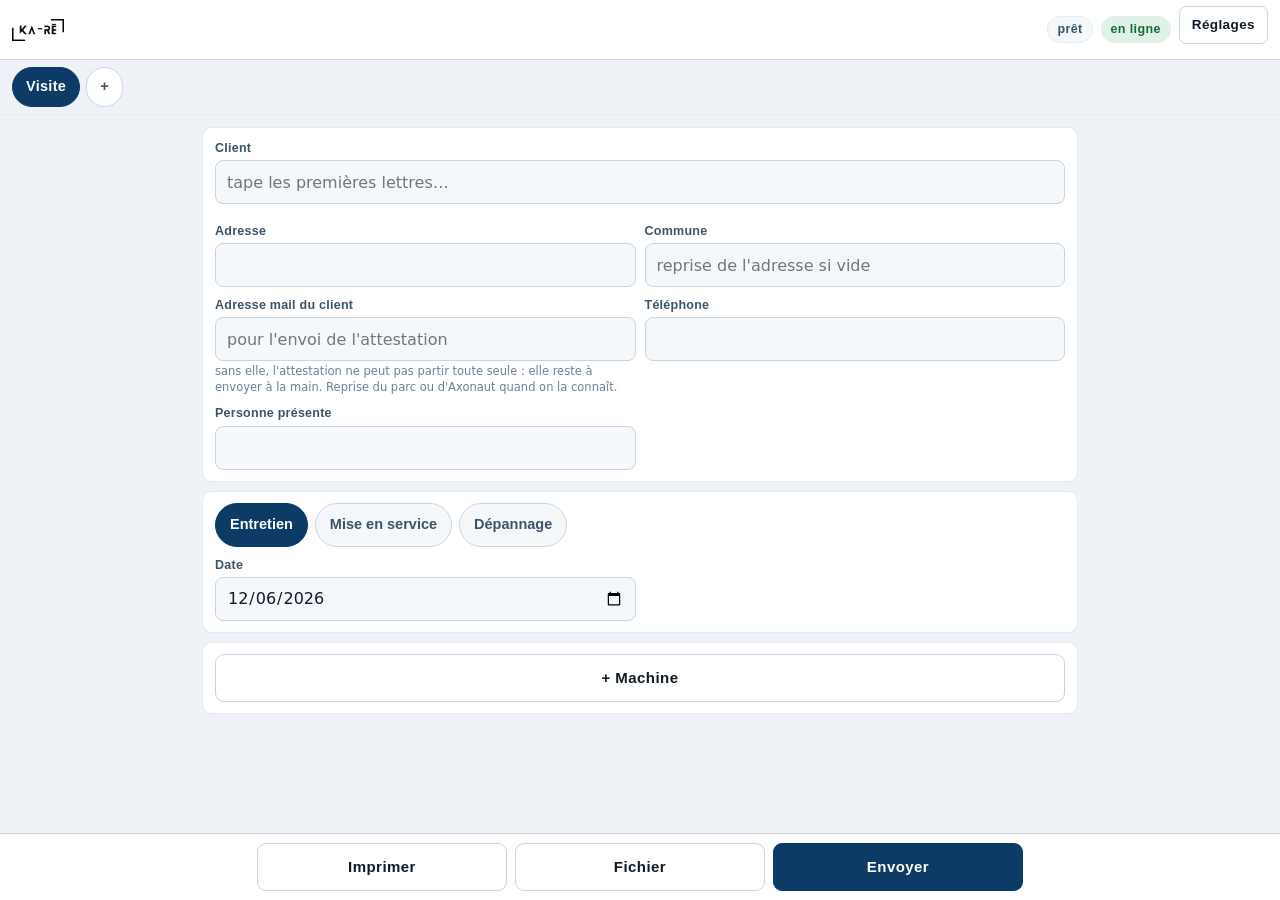
==== commit 72c95de8: "Fiche terrain 3.31 : ecarts et danger confirmes sur la tablette, devis a faire -> opportunite Axonau" ====
--- a/index.html
+++ b/index.html
@@ -11,11 +11,11 @@
 <link rel="apple-touch-icon" href="icon-192.png">
 <meta name="apple-mobile-web-app-capable" content="yes">
 <meta name="apple-mobile-web-app-title" content="KA-RÉ">
-<link rel="stylesheet" href="app.css?v=3.29">
+<link rel="stylesheet" href="app.css?v=3.31">
 </head>
 <body>
 <div class="barre">
-  <img class="logo" src="logo.png?v=3.29" alt="KA-RÉ">
+  <img class="logo" src="logo.png?v=3.31" alt="KA-RÉ">
   <span class="pastille" id="pEtat">—</span>
   <span class="pastille" id="pReseau">—</span>
   <span class="pastille noprint" id="pFile" hidden>0 en attente</span>
@@ -159,6 +159,11 @@
         <option value="oui">Afficher — je le fais signer</option>
         <option value="non">Ne pas afficher</option>
       </select>
+    </div>
+    <div class="champ plein" style="margin-bottom:10px">
+      <label for="cfgCodeVerrou">Code de déverrouillage d'une fiche signée</label>
+      <input type="password" id="cfgCodeVerrou" inputmode="numeric" placeholder="aucun code : une simple confirmation suffit" autocomplete="new-password">
+      <div class="aide" id="cfgCodeVerrouAide">Une fiche signée par le client se verrouille : elle s'envoie et s'imprime, mais ne se modifie plus. « Modifier quand même » demande ce code, et efface la signature (le client resigne le document modifié). Pour changer le code, il faut l'ancien.</div>
     </div>
     <div class="champ plein" style="margin-bottom:10px">
       <label for="cfgMode">Points de contrôle</label>
@@ -218,24 +223,24 @@
   <div class="dlg-pied"><button type="button" class="btn p" data-fermer>Fermer</button></div>
 </dialog>
 
-<script src="fiches.js?v=3.29"></script>
-<script src="cerfa.js?v=3.29"></script>
-<script src="app/30-catalogue.js?v=3.29"></script>
-<script src="app/40-noyau.js?v=3.29"></script>
-<script src="app/42-fluides.js?v=3.29"></script>
-<script src="app/43-aide-frigo.js?v=3.29"></script>
-<script src="app/44-ventilation.js?v=3.29"></script>
-<script src="app/45-vues.js?v=3.29"></script>
-<script src="app/47-signature-client.js?v=3.29"></script>
-<script src="app/48-photos.js?v=3.29"></script>
-<script src="app/49-facture.js?v=3.29"></script>
-<script src="app/50-transport.js?v=3.29"></script>
-<script src="app/52-maj.js?v=3.29"></script>
-<script src="app/55-document.js?v=3.29"></script>
-<script src="app/56-pdf.js?v=3.29"></script>
-<script src="app/57-doc-pdf.js?v=3.29"></script>
-<script src="app/58-cerfa.js?v=3.29"></script>
-<script src="app/59-cerfa-pdf.js?v=3.29"></script>
-<script src="app/60-boot.js?v=3.29"></script>
+<script src="fiches.js?v=3.31"></script>
+<script src="cerfa.js?v=3.31"></script>
+<script src="app/30-catalogue.js?v=3.31"></script>
+<script src="app/40-noyau.js?v=3.31"></script>
+<script src="app/42-fluides.js?v=3.31"></script>
+<script src="app/43-aide-frigo.js?v=3.31"></script>
+<script src="app/44-ventilation.js?v=3.31"></script>
+<script src="app/45-vues.js?v=3.31"></script>
+<script src="app/47-signature-client.js?v=3.31"></script>
+<script src="app/48-photos.js?v=3.31"></script>
+<script src="app/49-facture.js?v=3.31"></script>
+<script src="app/50-transport.js?v=3.31"></script>
+<script src="app/52-maj.js?v=3.31"></script>
+<script src="app/55-document.js?v=3.31"></script>
+<script src="app/56-pdf.js?v=3.31"></script>
+<script src="app/57-doc-pdf.js?v=3.31"></script>
+<script src="app/58-cerfa.js?v=3.31"></script>
+<script src="app/59-cerfa-pdf.js?v=3.31"></script>
+<script src="app/60-boot.js?v=3.31"></script>
 </body>
 </html>
--- a/app.css
+++ b/app.css
@@ -287,6 +287,24 @@
 .doc-sign .absent{font-family:var(--ui); font-weight:700; font-size:8.4pt; letter-spacing:.05em;
   color:#9A5B00; background:#FCEEDA; padding:1.5mm 2mm; border-radius:1mm; margin-top:2mm; display:inline-block;
   -webkit-print-color-adjust:exact; print-color-adjust:exact}
+/* 3.30 — le client lit le document avant de signer ; fiche verrouillée après */
+#dlgSignClient.plein .dlg-corps{max-height:82vh}
+.sc-lire{border:1px solid var(--trait2); border-left:4px solid var(--marque); border-radius:8px; padding:10px 12px; margin-bottom:10px; background:var(--carte2)}
+.sc-lire-t{font-size:15px; line-height:1.45; margin-bottom:4px}
+.sc-lire .btn{margin-top:8px}
+.sc-doc{background:#fff; border:1px solid var(--trait2); border-radius:8px; padding:8px 12px; margin-bottom:14px; overflow:auto}
+.sc-doc .doc{max-width:100%; padding:2mm 0}
+.sc-doc .doc.saut{page-break-before:auto; break-before:auto; border-top:2px dashed #C9D6E2; margin-top:8mm; padding-top:6mm}
+.verrou-bandeau{display:flex; flex-wrap:wrap; align-items:center; gap:8px 12px; border-left:4px solid var(--marque)}
+.verrou-bandeau .verrou-t{flex:1 1 260px}
+#app.verrou .carte:not([data-verrou-ok]){opacity:.78}
+#app.verrou .carte:not([data-verrou-ok]) input:disabled,
+#app.verrou .carte:not([data-verrou-ok]) select:disabled,
+#app.verrou .carte:not([data-verrou-ok]) textarea:disabled{background:var(--carte2); color:var(--texte); opacity:1}
+.devis-ligne{margin-top:8px; padding:8px 10px; border:1px dashed var(--trait); border-radius:8px}
+.devis-ligne label{display:flex; align-items:center; gap:8px; font-size:13.5px; font-weight:600; cursor:pointer}
+.devis-ligne input[type=checkbox]{width:22px; height:22px; flex:0 0 auto}
+.devis-ligne textarea{width:100%; margin-top:6px; min-height:44px}
 .sc-intro{margin-bottom:12px}
 .sc-t{font-family:var(--ui); font-weight:700; font-size:14px; color:var(--marque); margin-bottom:6px}
 .sc-liste{font-size:14.5px; line-height:1.55; margin-bottom:8px}
@@ -336,9 +354,11 @@
 .t2.mal{color:var(--mal); font-weight:600}
 .aide.mal{color:var(--mal); font-weight:600}
 .aide.att{color:var(--att); font-weight:600}
-.conf-nc{margin-top:8px; margin-bottom:4px}
-.conf-nc .t2{color:inherit; font-weight:600; margin:0}
-.conf-nc ul{margin:4px 0 6px; padding-left:18px; font-size:12.5px}
-.conf-nc li{margin:2px 0}
+.conf-nc, .conf-ec{margin-top:8px; margin-bottom:4px}
+.conf-nc .t2, .conf-ec .t2{color:inherit; font-weight:600; margin:0}
+.conf-nc ul, .conf-ec ul{margin:4px 0 6px; padding-left:18px; font-size:12.5px}
+.conf-ec li.mal{font-weight:700}
+.conf-ec .mini{color:inherit}
+.conf-nc li, .conf-ec li{margin:2px 0}
 .conf-nc-oui{display:flex; align-items:flex-start; gap:8px; font-size:13.5px; font-weight:600; cursor:pointer}
 .conf-nc-oui input[type=checkbox]{width:22px; height:22px; margin-top:0; flex:0 0 auto}
